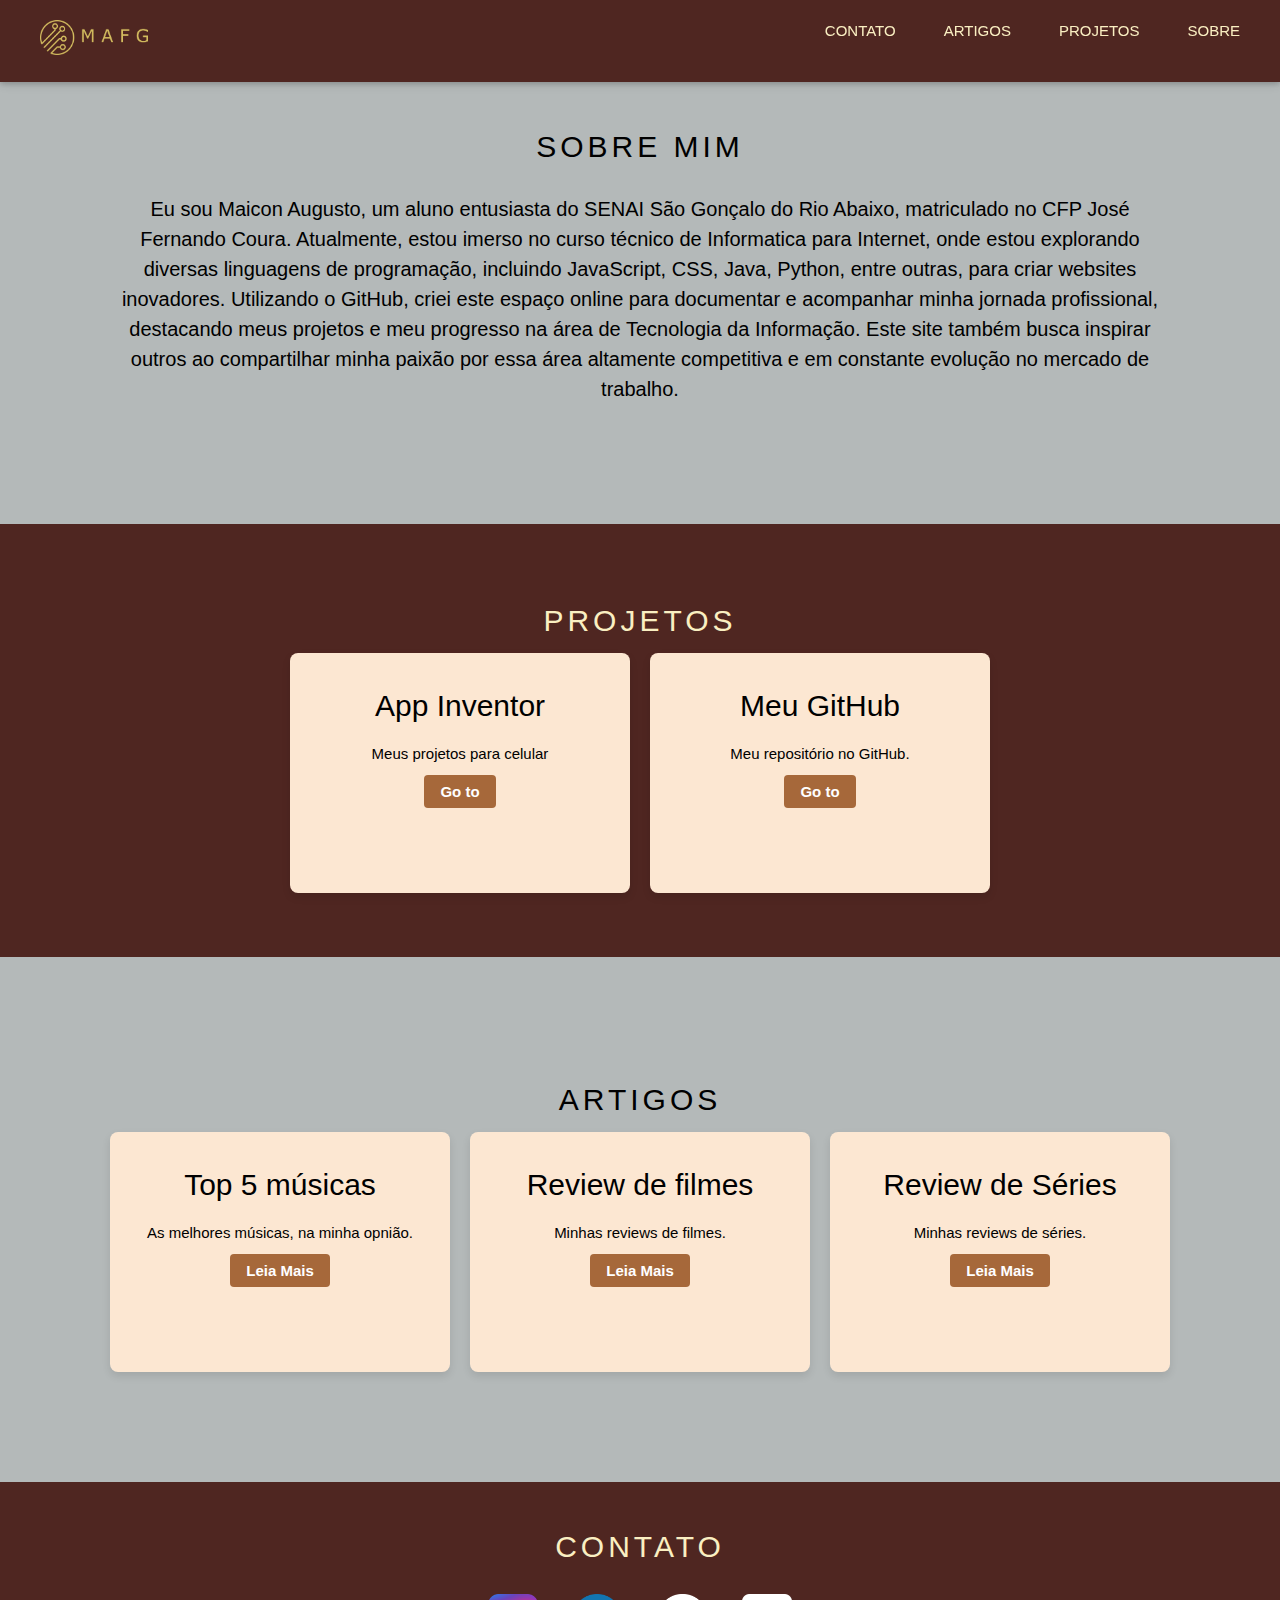
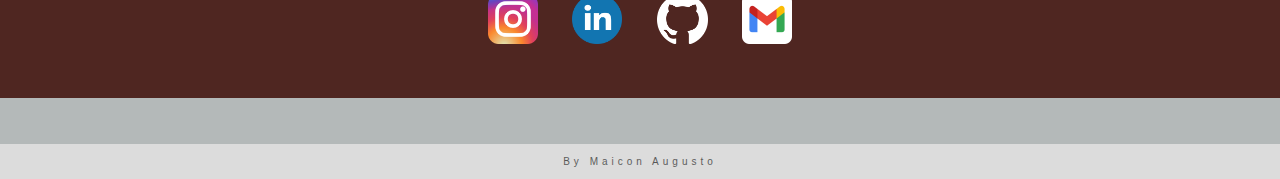
==== index.html @ 48f3feb9 "Rename Index.html to index.html" ====
<!DOCTYPE html>
<html>

<head>
    <meta charset="UTF-8">
    <meta name="viewport" content="width=device-width, initial-scale=1.0">
    <title> Maicon Augusto </title>
    <link rel="stylesheet" href="./src/css/style.css">
</head>

<body>
    <!-- HEADER -->
    <header class="card">
        <nav class="nav-items">
            <a class="button to-left padding-large" href="#inicio"><strong ><img class="logoimg" src="./src/imagens/Logo.png" alt="Logo"></strong></a>
            <a class="button to-right padding-large" href="#sobre">SOBRE</a>
            <a class="button to-right padding-large" href="#projetos">PROJETOS</a>
            <a class="button to-right padding-large" href="#artigos">ARTIGOS</a>
            <a class="button to-right padding-large" href="#contato">CONTATO</a>
        </nav>
    </header>
    <div id="inicio" class="content">
        <section id="sobre" class="container content center padding-64">
            <h2 class="wide">SOBRE MIM</h2>
            <p class="opacity"><i></i></p>
            <p class="justify center">
                Eu sou Maicon Augusto, um aluno entusiasta do SENAI São Gonçalo do Rio Abaixo, matriculado no CFP José Fernando Coura. Atualmente, estou imerso no curso
                técnico de Informatica para Internet, onde estou explorando diversas linguagens de programação, incluindo JavaScript, CSS, Java, Python, entre outras, para criar websites inovadores.
                Utilizando o GitHub, criei este espaço online para documentar e acompanhar minha jornada profissional, destacando meus projetos e meu progresso na área de Tecnologia da Informação. Este site também 
                busca inspirar outros ao compartilhar minha paixão por essa área altamente competitiva e em constante evolução no mercado de trabalho.
            </p>
        </section>
        <section id="projetos" class="container content center padding-64 black-ground">
            <h2 class="wide">PROJETOS</h2>
            <div class="card-container">
                <div class="cardBox">
                    <h2>App Inventor</h2>
                    <p>Meus projetos para celular</p>
                    <a class="btn-card" type="button" href="https://github.com/MaiconGois/Meus_Projeto_App_Inventor">Go to</a>
                </div>
                <div class="cardBox">
                    <h2>Meu GitHub</h2>
                    <p>Meu repositório no GitHub.</p>
                    <a class="btn-card" type="button" href="https://github.com/MaiconGois?tab=repositories">Go to</a>
                </div>
            </div>
        </section>
        <section id="artigos" class="container content center padding-64">
               <h2 class="wide">ARTIGOS</h2> 
            
            <div class="card-container">
                <div class="cardBox">
                    <h2>Top 5 músicas</h2>
                    <p>As melhores músicas, na minha opnião.</p>
                    <a class="btn-card" type="button" href="https://www.youtube.com/playlist?list=PLES1_uc0aJhdN3camAMeXpQGdDrwodVly">Leia Mais</a>
                </div>
                <div class="cardBox">
                    <h2>Review de filmes</h2>
                    <p>Minhas reviews de filmes.</p>
                    <a class="btn-card" type="button" href="./src/pages/artigo-reviews-filmes.html">Leia Mais</a>
                </div>
                <div class="cardBox">
                    <h2>Review de Séries</h2>
                    <p>Minhas reviews de séries.</p>
                    <a class="btn-card" type="button" href="./src/pages/artigo-reviews-séries.html">Leia Mais</a>
                </div>
            </div>
        </section>
        <section id="contato" class="container content center padding-32 black-ground">
            <h2 class="wide">CONTATO</h2>
            <div class="icones">
                <a href="https://www.instagram.com/" target="_blank"> <img src="./src/imagens/instagram.png" alt="instagram"></a>
                <a href="https://www.linkedin.com/in/maiconaugusto/" target="_blank"> <img src="./src/imagens/linkedin.png" alt="linkedin"></a>
                <a href="https://github.com/MaiconGois" target="_blank"> <img src="./src/imagens/github.png" alt="github"></a>
                <a href="mailto: 0000705166@senaimgaluno.com.br" target="_blank"> <img src="./src/imagens/gmail.png" alt="gmail"></a>

            </div>
        </section>
    </div>
    <footer class="container content center">
        <p class="center opacity wide">By Maicon Augusto</p>
    </footer>
</body>

</html>
---- src/css/style.css ----
/* reset */
body {
    padding: 0;
    margin: 0;
}

body {
    font-size: 15px;
    line-height: 1.5;
    font-family: "Lato", sans-serif;
    background-color: rgb(180, 185, 185);
    justify-content: center;
    align-items: center;

}
.logoimg{
    width: 108px;
    height: 35px;
}
header {
    top: 0;
    background-color:#4f2621;
    color: #faefc2;
    /* height: 50px; */
    width: 100%;
    position: fixed;
    z-index: 1;
    display: block;
}

nav {
    overflow: hidden;
    width: 100%;
    box-sizing: inherit;
}

nav a {
    color: inherit;
    text-decoration: none;
    font-size: 15px;
}

nav a:hover {
    color: rgba(255, 255, 255, 0.812);
}

.button {
    text-align: center;
    white-space: normal;
}

.nav-items {
    padding: 8px 16px;
    width: auto;
    border: none;
    /* outline: 0; */
}

.card {
    box-shadow: 0 2px 5px 0 rgba(0, 0, 0, 0.16),
        0 2px 10px 0 rgba(0, 0, 0, 0.12);
}

.to-right {
    float: right !important;
}

.to-left {
    float: left !important;
}


.padding-large {
    padding: 12px 24px !important;
}

.content {
    margin-left: auto;
    margin-right: auto;
    max-width: 100%;
    margin-top: 46px
}

.container {
    padding: 0.01em 16px;
    justify-content: center;
    align-items: center;
}

.padding-64 {
    padding-top: 64px !important;
    padding-bottom: 64px !important
}

.wide {
    letter-spacing: 4px;
}

h1,
h2,
h3,
h4,
h5,
h6 {
    font-family: "Segoe UI", Arial, sans-serif;
    font-weight: 400;
    margin: 10px 0;
}

h2 {
    font-size: 30px;
}

.opacity{
    opacity: 0.60;
}

.justify{
    text-align: justify;
    font-size: 20px;
}


.center {
    text-align: center;
}

.padding-32 {
    padding-top: 32px !important;
    padding-bottom: 32px !important;
  }

section{
    max-width:800px;
    box-sizing: inherit;
  }

 section p.justify{
    width: auto;
    margin: auto;
    padding: 10px 100px 10px 100px;
 } 

  #inicio{
    margin-top: 50px;
  }

  .black-ground{
    background-color: #4f2621;
    color: #faefc2;
  }

  footer{
    margin-top: 0;
    background-color: gainsboro;
    font-size: 10px;
  }

  .cardBox {
    background-color: #fce7d2;
    box-shadow: 0px 4px 8px rgba(0, 0, 0, 0.1);
    border-radius: 8px;
    padding: 20px;
    width: 300px;
    height: 200px;
    max-width:300px;
    max-height: 200px;
    text-align: center;
    flex-shrink: 1;
  }


  .btn-card {
    background-color: #a6683a;
    color: #fff;
    padding: 8px 16px;
    border: none;
    border-radius: 4px;
    cursor: pointer;
    font-weight: bold;
    text-decoration: none;
  }

  .black-ground .cardBox{
    background-color: #fce7d2;
    color: black;
  }

  .btn-card:hover {
    background-color: inherit;
    color: inherit;
  }

  .card-container {
    display: flex;
    gap: 20px;
    justify-content: center;
    align-items: center;
  }

  #logo{
    font-size: 1.7em;
  }
  .icones img{
    height: 50px;
    padding: 15px;
  }
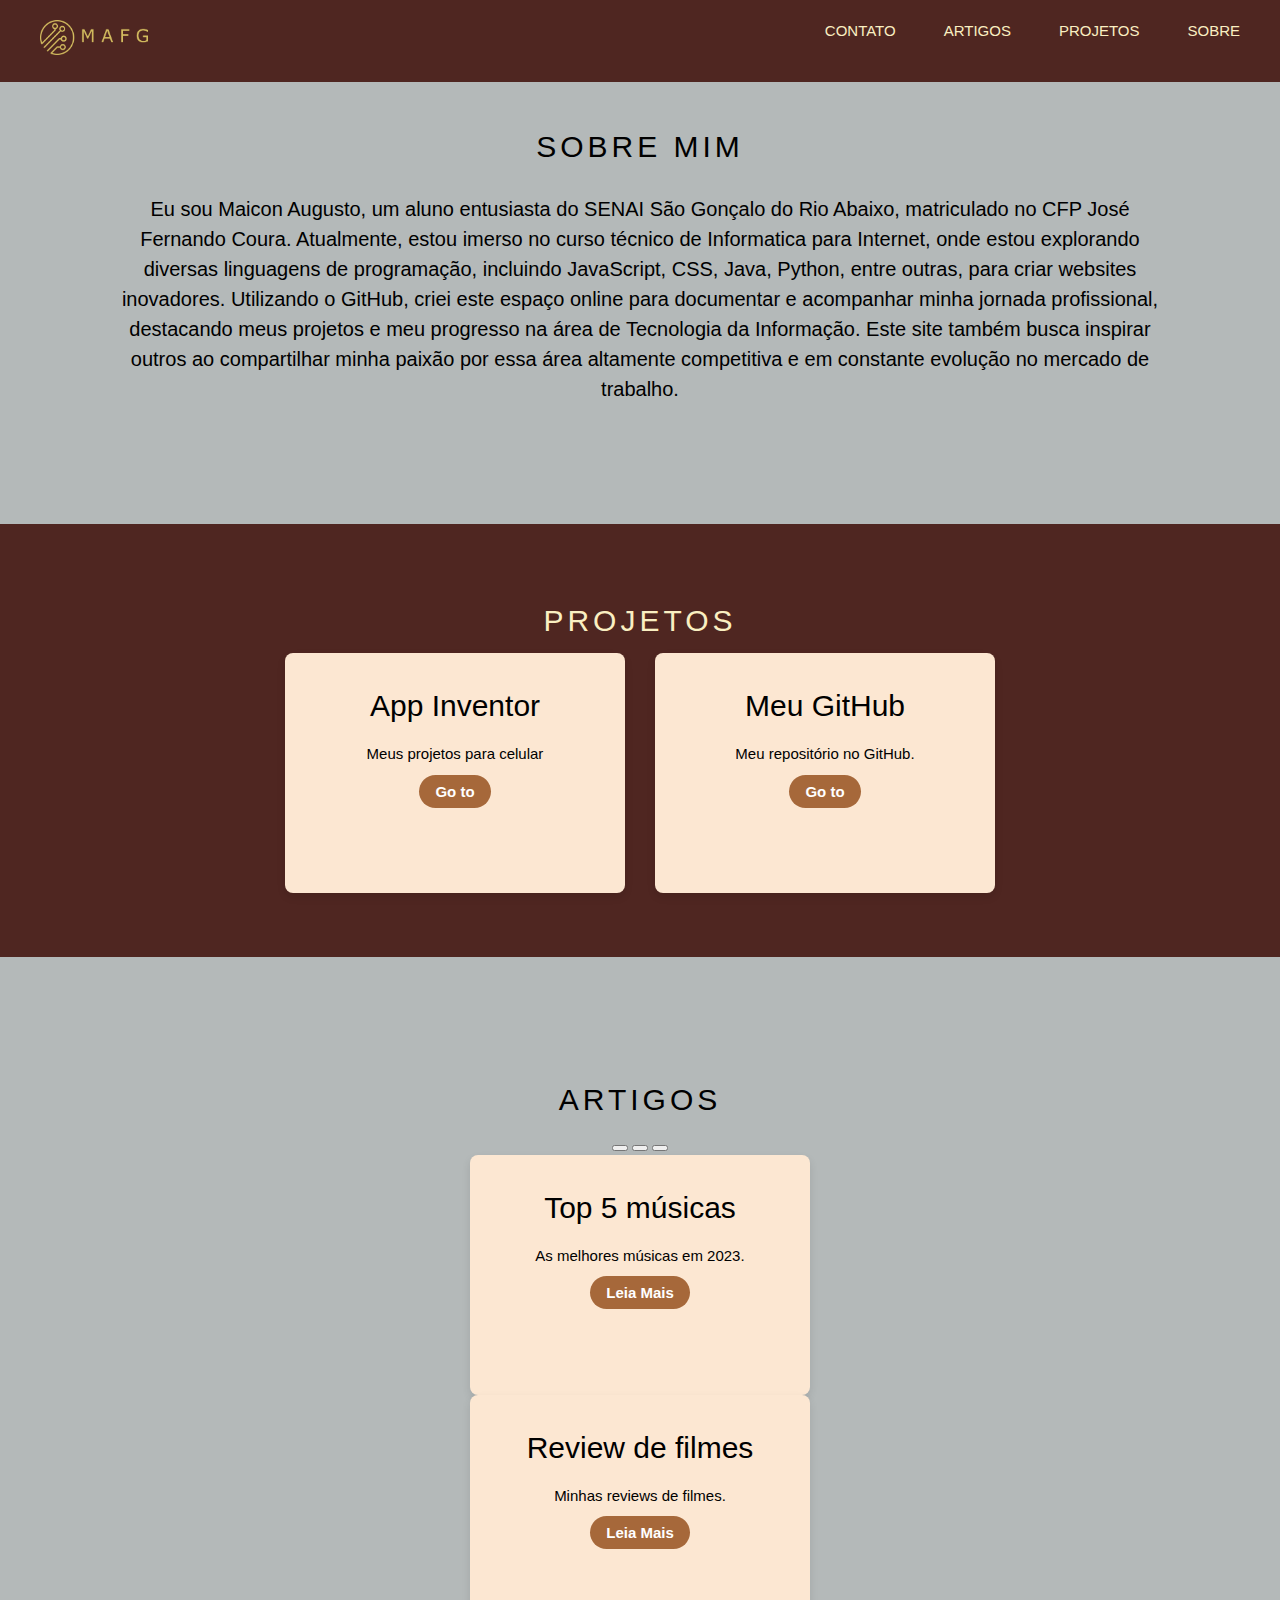
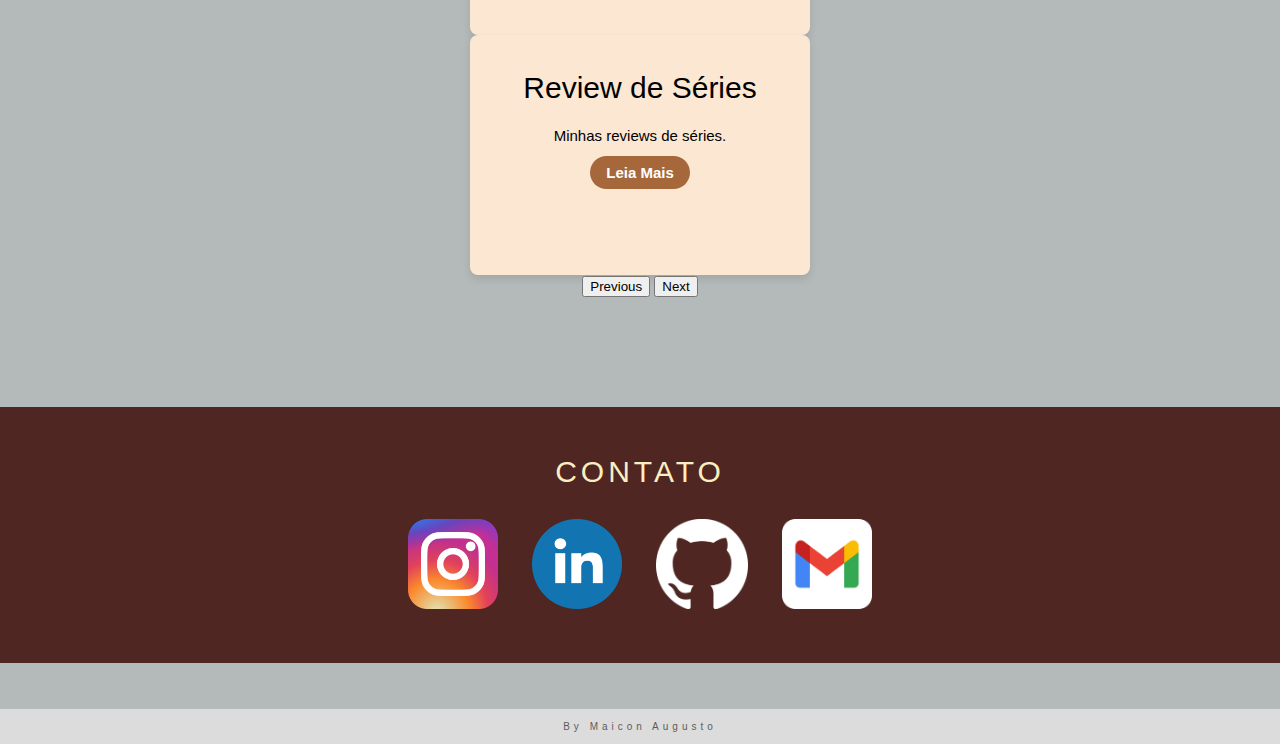
==== commit 2f88af73: "Aplicação do bootstrap" ====
--- a/index.html
+++ b/index.html
@@ -5,12 +5,13 @@
     <meta charset="UTF-8">
     <meta name="viewport" content="width=device-width, initial-scale=1.0">
     <title> Maicon Augusto </title>
+    <link href="https://cdn.jsdelivr.net/npm/bootstrap@5.3.2/dist/css/bootstrap.min.css" rel="stylesheet" integrity="sha384-T3c6CoIi6uLrA9TneNEoa7RxnatzjcDSCmG1MXxSR1GAsXEV/Dwwykc2MPK8M2HN" crossorigin="anonymous">
     <link rel="stylesheet" href="./src/css/style.css">
 </head>
 
 <body>
     <!-- HEADER -->
-    <header class="card">
+    <header class="card, header">
         <nav class="nav-items">
             <a class="button to-left padding-large" href="#inicio"><strong ><img class="logoimg" src="./src/imagens/Logo.png" alt="Logo"></strong></a>
             <a class="button to-right padding-large" href="#sobre">SOBRE</a>
@@ -49,21 +50,45 @@
                <h2 class="wide">ARTIGOS</h2> 
             
             <div class="card-container">
-                <div class="cardBox">
-                    <h2>Top 5 músicas</h2>
-                    <p>As melhores músicas, na minha opnião.</p>
-                    <a class="btn-card" type="button" href="https://www.youtube.com/playlist?list=PLES1_uc0aJhdN3camAMeXpQGdDrwodVly">Leia Mais</a>
-                </div>
-                <div class="cardBox">
-                    <h2>Review de filmes</h2>
-                    <p>Minhas reviews de filmes.</p>
-                    <a class="btn-card" type="button" href="./src/pages/artigo-reviews-filmes.html">Leia Mais</a>
-                </div>
-                <div class="cardBox">
-                    <h2>Review de Séries</h2>
-                    <p>Minhas reviews de séries.</p>
-                    <a class="btn-card" type="button" href="./src/pages/artigo-reviews-séries.html">Leia Mais</a>
-                </div>
+                             
+                <div id="carouselExampleIndicators" class="carousel slide">
+                    <div class="carousel-indicators">
+                      <button type="button" data-bs-target="#carouselExampleIndicators" data-bs-slide-to="0" class="active" aria-current="true" aria-label="Slide 1"></button>
+                      <button type="button" data-bs-target="#carouselExampleIndicators" data-bs-slide-to="1" aria-label="Slide 2"></button>
+                      <button type="button" data-bs-target="#carouselExampleIndicators" data-bs-slide-to="2" aria-label="Slide 3"></button>
+                    </div>
+                    <div class="carousel-inner">
+                      <div class="carousel-item active">
+                        <div class="cardBox">
+                            <h2>Top 5 músicas</h2>
+                            <p>As melhores músicas em 2023.</p>
+                            <a class="btn-card" type="button" href="https://www.youtube.com/playlist?list=PLES1_uc0aJhdN3camAMeXpQGdDrwodVly">Leia Mais</a>
+                        </div>
+                      </div>
+                      <div class="carousel-item">
+                        <div class="cardBox">
+                            <h2>Review de filmes</h2>
+                            <p>Minhas reviews de filmes.</p>
+                            <a class="btn-card" type="button" href="./src/pages/artigo-reviews-filmes.html">Leia Mais</a>
+                        </div>
+                      </div>
+                      <div class="carousel-item">
+                        <div class="cardBox">
+                            <h2>Review de Séries</h2>
+                            <p>Minhas reviews de séries.</p>
+                            <a class="btn-card" type="button" href="./src/pages/artigo-reviews-séries.html">Leia Mais</a>
+                        </div>
+                      </div>
+                    </div>
+                    <button class="carousel-control-prev" type="button" data-bs-target="#carouselExampleIndicators" data-bs-slide="prev">
+                      <span class="carousel-control-prev-icon" aria-hidden="true"></span>
+                      <span class="visually-hidden">Previous</span>
+                    </button>
+                    <button class="carousel-control-next" type="button" data-bs-target="#carouselExampleIndicators" data-bs-slide="next">
+                      <span class="carousel-control-next-icon" aria-hidden="true"></span>
+                      <span class="visually-hidden">Next</span>
+                    </button>
+                  </div>
             </div>
         </section>
         <section id="contato" class="container content center padding-32 black-ground">
@@ -80,6 +105,7 @@
     <footer class="container content center">
         <p class="center opacity wide">By Maicon Augusto</p>
     </footer>
+    <script src="https://cdn.jsdelivr.net/npm/bootstrap@5.3.2/dist/js/bootstrap.bundle.min.js" integrity="sha384-C6RzsynM9kWDrMNeT87bh95OGNyZPhcTNXj1NW7RuBCsyN/o0jlpcV8Qyq46cDfL" crossorigin="anonymous"></script>
 </body>
 
 </html>
--- a/src/css/style.css
+++ b/src/css/style.css
@@ -17,7 +17,7 @@
     width: 108px;
     height: 35px;
 }
-header {
+.header {
     top: 0;
     background-color:#4f2621;
     color: #faefc2;
@@ -131,7 +131,7 @@
   }
 
 section{
-    max-width:800px;
+    max-width:100%;
     box-sizing: inherit;
   }
 
@@ -154,6 +154,7 @@
     margin-top: 0;
     background-color: gainsboro;
     font-size: 10px;
+    
   }
 
   .cardBox {
@@ -167,6 +168,7 @@
     max-height: 200px;
     text-align: center;
     flex-shrink: 1;
+    
   }
 
 
@@ -175,7 +177,7 @@
     color: #fff;
     padding: 8px 16px;
     border: none;
-    border-radius: 4px;
+    border-radius: 30px;
     cursor: pointer;
     font-weight: bold;
     text-decoration: none;
@@ -193,16 +195,17 @@
 
   .card-container {
     display: flex;
-    gap: 20px;
+    gap: 30px;
     justify-content: center;
     align-items: center;
+    
   }
 
   #logo{
     font-size: 1.7em;
   }
   .icones img{
-    height: 50px;
+    height: 90px;
     padding: 15px;
   }
 
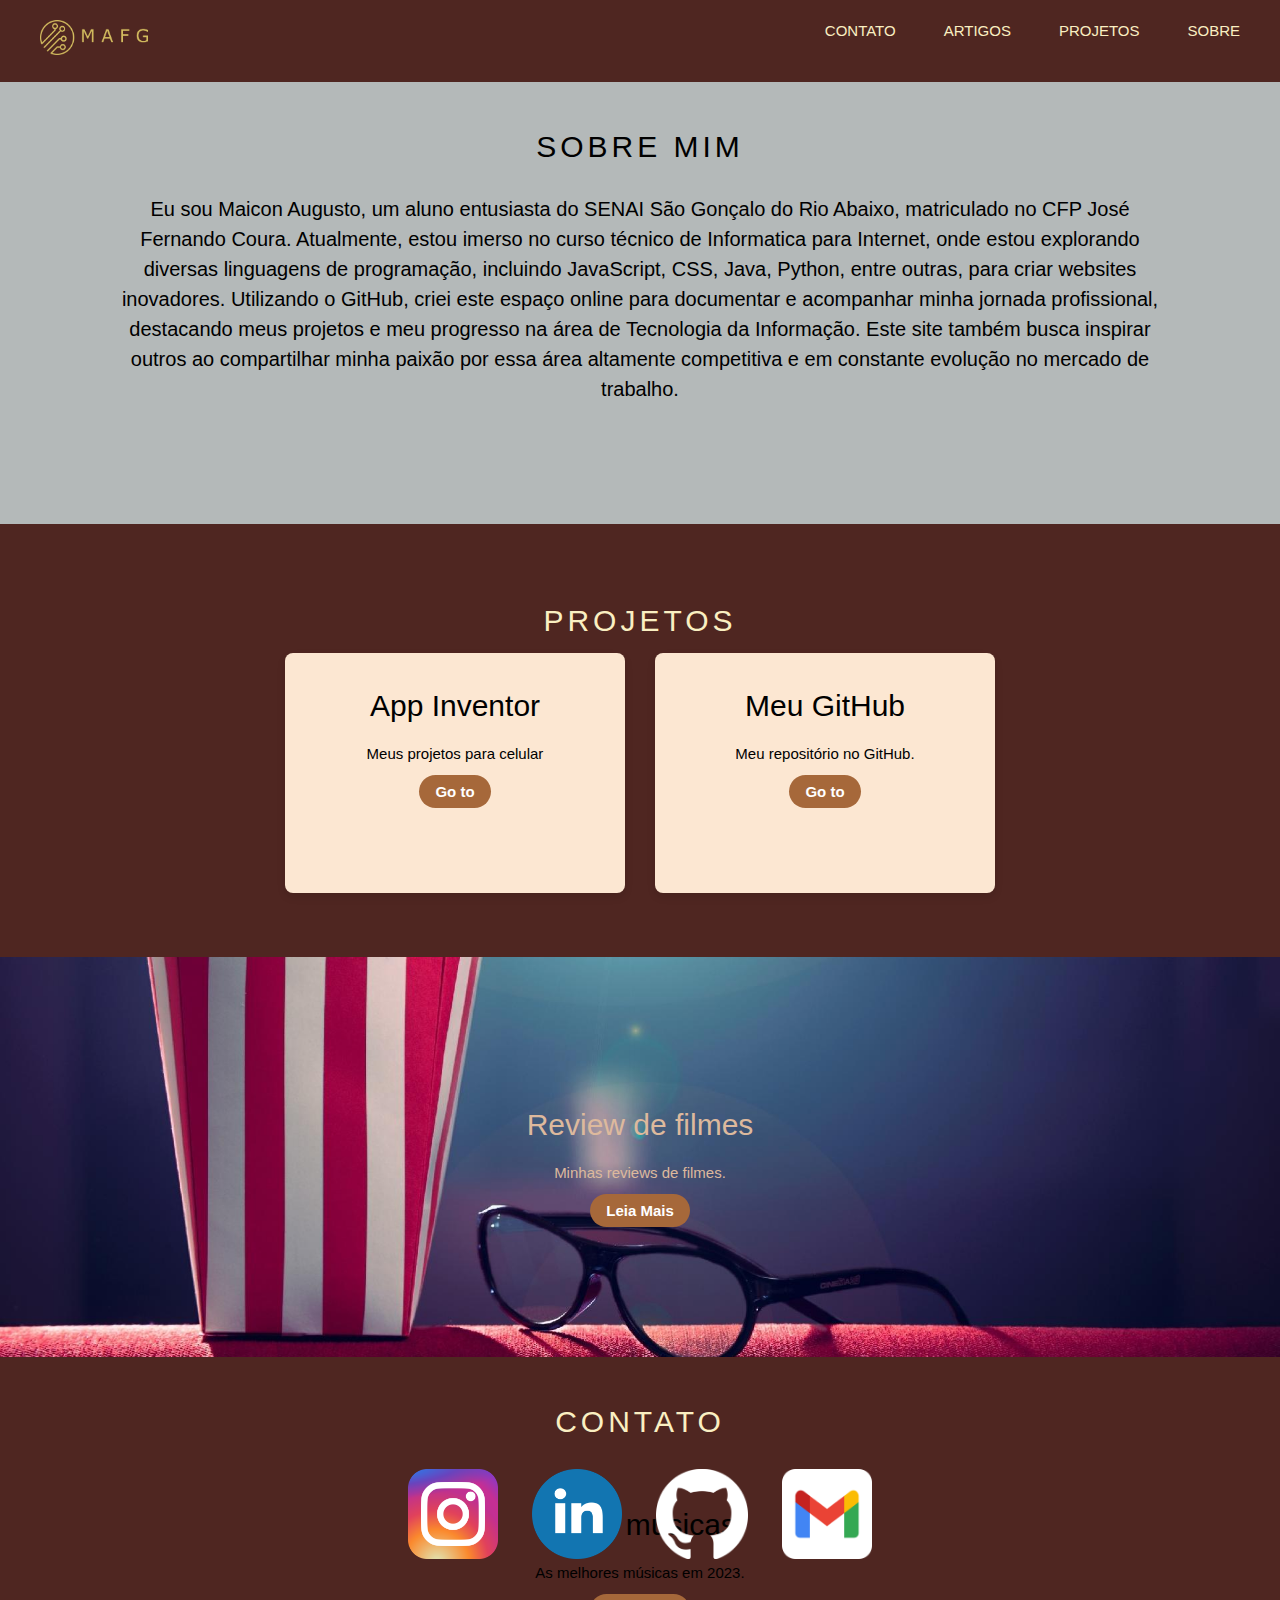
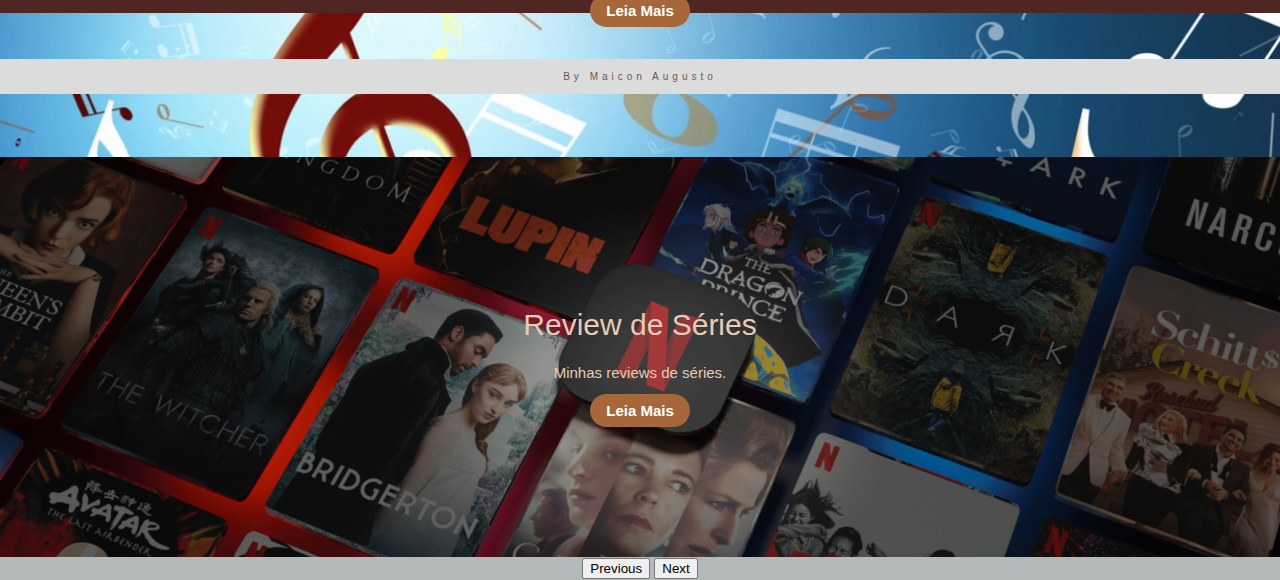
==== commit 7e2ab1ad: "novas atualizações" ====
--- a/index.html
+++ b/index.html
@@ -5,15 +5,16 @@
     <meta charset="UTF-8">
     <meta name="viewport" content="width=device-width, initial-scale=1.0">
     <title> Maicon Augusto </title>
-    <link href="https://cdn.jsdelivr.net/npm/bootstrap@5.3.2/dist/css/bootstrap.min.css" rel="stylesheet" integrity="sha384-T3c6CoIi6uLrA9TneNEoa7RxnatzjcDSCmG1MXxSR1GAsXEV/Dwwykc2MPK8M2HN" crossorigin="anonymous">
+    <link href="https://cdn.jsdelivr.net/npm/bootstrap@5.3.2/dist/css/bootstrap.min.css" rel="stylesheet"
+        integrity="sha384-T3c6CoIi6uLrA9TneNEoa7RxnatzjcDSCmG1MXxSR1GAsXEV/Dwwykc2MPK8M2HN" crossorigin="anonymous">
     <link rel="stylesheet" href="./src/css/style.css">
 </head>
 
 <body>
-    <!-- HEADER -->
     <header class="card, header">
         <nav class="nav-items">
-            <a class="button to-left padding-large" href="#inicio"><strong ><img class="logoimg" src="./src/imagens/Logo.png" alt="Logo"></strong></a>
+            <a class="button to-left padding-large" href="#inicio"><strong><img class="logoimg"
+                        src="./src/imagens/Logo.png" alt="Logo"></strong></a>
             <a class="button to-right padding-large" href="#sobre">SOBRE</a>
             <a class="button to-right padding-large" href="#projetos">PROJETOS</a>
             <a class="button to-right padding-large" href="#artigos">ARTIGOS</a>
@@ -25,10 +26,14 @@
             <h2 class="wide">SOBRE MIM</h2>
             <p class="opacity"><i></i></p>
             <p class="justify center">
-                Eu sou Maicon Augusto, um aluno entusiasta do SENAI São Gonçalo do Rio Abaixo, matriculado no CFP José Fernando Coura. Atualmente, estou imerso no curso
-                técnico de Informatica para Internet, onde estou explorando diversas linguagens de programação, incluindo JavaScript, CSS, Java, Python, entre outras, para criar websites inovadores.
-                Utilizando o GitHub, criei este espaço online para documentar e acompanhar minha jornada profissional, destacando meus projetos e meu progresso na área de Tecnologia da Informação. Este site também 
-                busca inspirar outros ao compartilhar minha paixão por essa área altamente competitiva e em constante evolução no mercado de trabalho.
+                Eu sou Maicon Augusto, um aluno entusiasta do SENAI São Gonçalo do Rio Abaixo, matriculado no CFP José
+                Fernando Coura. Atualmente, estou imerso no curso
+                técnico de Informatica para Internet, onde estou explorando diversas linguagens de programação,
+                incluindo JavaScript, CSS, Java, Python, entre outras, para criar websites inovadores.
+                Utilizando o GitHub, criei este espaço online para documentar e acompanhar minha jornada profissional,
+                destacando meus projetos e meu progresso na área de Tecnologia da Informação. Este site também
+                busca inspirar outros ao compartilhar minha paixão por essa área altamente competitiva e em constante
+                evolução no mercado de trabalho.
             </p>
         </section>
         <section id="projetos" class="container content center padding-64 black-ground">
@@ -37,7 +42,8 @@
                 <div class="cardBox">
                     <h2>App Inventor</h2>
                     <p>Meus projetos para celular</p>
-                    <a class="btn-card" type="button" href="https://github.com/MaiconGois/Meus_Projeto_App_Inventor">Go to</a>
+                    <a class="btn-card" type="button" href="https://github.com/MaiconGois/Meus_Projeto_App_Inventor">Go
+                        to</a>
                 </div>
                 <div class="cardBox">
                     <h2>Meu GitHub</h2>
@@ -46,58 +52,73 @@
                 </div>
             </div>
         </section>
-        <section id="artigos" class="container content center padding-64">
-               <h2 class="wide">ARTIGOS</h2> 
-            
-            <div class="card-container">
-                             
-                <div id="carouselExampleIndicators" class="carousel slide">
-                    <div class="carousel-indicators">
-                      <button type="button" data-bs-target="#carouselExampleIndicators" data-bs-slide-to="0" class="active" aria-current="true" aria-label="Slide 1"></button>
-                      <button type="button" data-bs-target="#carouselExampleIndicators" data-bs-slide-to="1" aria-label="Slide 2"></button>
-                      <button type="button" data-bs-target="#carouselExampleIndicators" data-bs-slide-to="2" aria-label="Slide 3"></button>
+        <section id="artigos" class="content center">
+
+            <div id="carouselExampleControls" class="carousel slide" data-bs-ride="carousel">
+                <div class="carousel-inner">
+                  <div class="carousel-item active">
+                    <div id="imagemArtigo1">
+                        <div id="artigosConteudo">
+                            <div class="cortext1">
+                            <h2>Review de filmes</h2>
+                            <p>Minhas reviews de filmes.</p>
+                            <a class="btn-card" type="button" href="/articles.html">Leia Mais</a>
+                            </div>
+                        </div>
+
                     </div>
-                    <div class="carousel-inner">
-                      <div class="carousel-item active">
-                        <div class="cardBox">
+                  </div>
+                  <div class="carousel-item">
+                    <div id="imagemArtigo2">
+                        <div id="artigosConteudo">
+                            <div class="cortext2">
                             <h2>Top 5 músicas</h2>
                             <p>As melhores músicas em 2023.</p>
-                            <a class="btn-card" type="button" href="https://www.youtube.com/playlist?list=PLES1_uc0aJhdN3camAMeXpQGdDrwodVly">Leia Mais</a>
+                            <a class="btn-card" type="button" href="/articles.html">Leia Mais</a>
                         </div>
-                      </div>
-                      <div class="carousel-item">
-                        <div class="cardBox">
-                            <h2>Review de filmes</h2>
-                            <p>Minhas reviews de filmes.</p>
-                            <a class="btn-card" type="button" href="./src/pages/artigo-reviews-filmes.html">Leia Mais</a>
-                        </div>
-                      </div>
-                      <div class="carousel-item">
-                        <div class="cardBox">
+                    </div>
+
+                    </div>
+                  </div>
+                  <div class="carousel-item">
+                    <div id="imagemArtigo3">
+                        <div id="artigosConteudo">
+                            <div class="cortext3">
                             <h2>Review de Séries</h2>
                             <p>Minhas reviews de séries.</p>
-                            <a class="btn-card" type="button" href="./src/pages/artigo-reviews-séries.html">Leia Mais</a>
+                            <a class="btn-card" type="button" href="/articles.html">Leia Mais</a>
                         </div>
-                      </div>
+                        </div>
                     </div>
-                    <button class="carousel-control-prev" type="button" data-bs-target="#carouselExampleIndicators" data-bs-slide="prev">
-                      <span class="carousel-control-prev-icon" aria-hidden="true"></span>
-                      <span class="visually-hidden">Previous</span>
-                    </button>
-                    <button class="carousel-control-next" type="button" data-bs-target="#carouselExampleIndicators" data-bs-slide="next">
-                      <span class="carousel-control-next-icon" aria-hidden="true"></span>
-                      <span class="visually-hidden">Next</span>
-                    </button>
                   </div>
-            </div>
+                </div>
+                <button class="carousel-control-prev" type="button" data-bs-target="#carouselExampleControls" data-bs-slide="prev">
+                  <span class="carousel-control-prev-icon" aria-hidden="true"></span>
+                  <span class="visually-hidden">Previous</span>
+                </button>
+                <button class="carousel-control-next" type="button" data-bs-target="#carouselExampleControls" data-bs-slide="next">
+                  <span class="carousel-control-next-icon" aria-hidden="true"></span>
+                  <span class="visually-hidden">Next</span>
+                </button>
+              </div>
+           
+
+           
+
+
+
         </section>
         <section id="contato" class="container content center padding-32 black-ground">
             <h2 class="wide">CONTATO</h2>
             <div class="icones">
-                <a href="https://www.instagram.com/" target="_blank"> <img src="./src/imagens/instagram.png" alt="instagram"></a>
-                <a href="https://www.linkedin.com/in/maiconaugusto/" target="_blank"> <img src="./src/imagens/linkedin.png" alt="linkedin"></a>
-                <a href="https://github.com/MaiconGois" target="_blank"> <img src="./src/imagens/github.png" alt="github"></a>
-                <a href="mailto: 0000705166@senaimgaluno.com.br" target="_blank"> <img src="./src/imagens/gmail.png" alt="gmail"></a>
+                <a href="https://www.instagram.com/" target="_blank"> <img src="./src/imagens/instagram.png"
+                        alt="instagram"></a>
+                <a href="https://www.linkedin.com/in/maiconaugusto/" target="_blank"> <img
+                        src="./src/imagens/linkedin.png" alt="linkedin"></a>
+                <a href="https://github.com/MaiconGois" target="_blank"> <img src="./src/imagens/github.png"
+                        alt="github"></a>
+                <a href="mailto: 0000705166@senaimgaluno.com.br" target="_blank"> <img src="./src/imagens/gmail.png"
+                        alt="gmail"></a>
 
             </div>
         </section>
@@ -105,7 +126,9 @@
     <footer class="container content center">
         <p class="center opacity wide">By Maicon Augusto</p>
     </footer>
-    <script src="https://cdn.jsdelivr.net/npm/bootstrap@5.3.2/dist/js/bootstrap.bundle.min.js" integrity="sha384-C6RzsynM9kWDrMNeT87bh95OGNyZPhcTNXj1NW7RuBCsyN/o0jlpcV8Qyq46cDfL" crossorigin="anonymous"></script>
+    <script src="https://cdn.jsdelivr.net/npm/bootstrap@5.3.2/dist/js/bootstrap.bundle.min.js"
+        integrity="sha384-C6RzsynM9kWDrMNeT87bh95OGNyZPhcTNXj1NW7RuBCsyN/o0jlpcV8Qyq46cDfL"
+        crossorigin="anonymous"></script>
 </body>
 
-</html>
+</html>--- a/src/css/style.css
+++ b/src/css/style.css
@@ -170,6 +170,11 @@
     flex-shrink: 1;
     
   }
+  
+  .cardBox1{
+   width: 100%;
+   height: 350px; 
+  }
 
 
   .btn-card {
@@ -204,9 +209,49 @@
   #logo{
     font-size: 1.7em;
   }
+  
   .icones img{
     height: 90px;
     padding: 15px;
   }
 
-  +  #imagemArtigo1, #imagemArtigo2, #imagemArtigo3 {
+    width: 100%;
+    height: 400px; 
+    background-image: url(../imagens/filme.jpg);
+    background-size: cover;
+    background-position: center;
+    display: flex;
+    align-items: center;
+    justify-content: center;
+  }
+#imagemArtigo2{
+  background-image: url(../imagens/musica.png);
+}
+#imagemArtigo3{
+  background-image: url(../imagens/series.png);
+ 
+}
+
+#carouselExampleCaptions{
+  height: 400px;
+  background-color: aqua;
+}
+
+#carousel-inner{
+  height: 400px;
+}
+#artigos{
+  margin-top: 0;
+  height: 400px;
+}
+
+#contato{
+  margin-top: 0;
+}
+.cortext1{
+  color: #ddb99d;
+}
+.cortext3{
+  color: #e6cbb6;
+}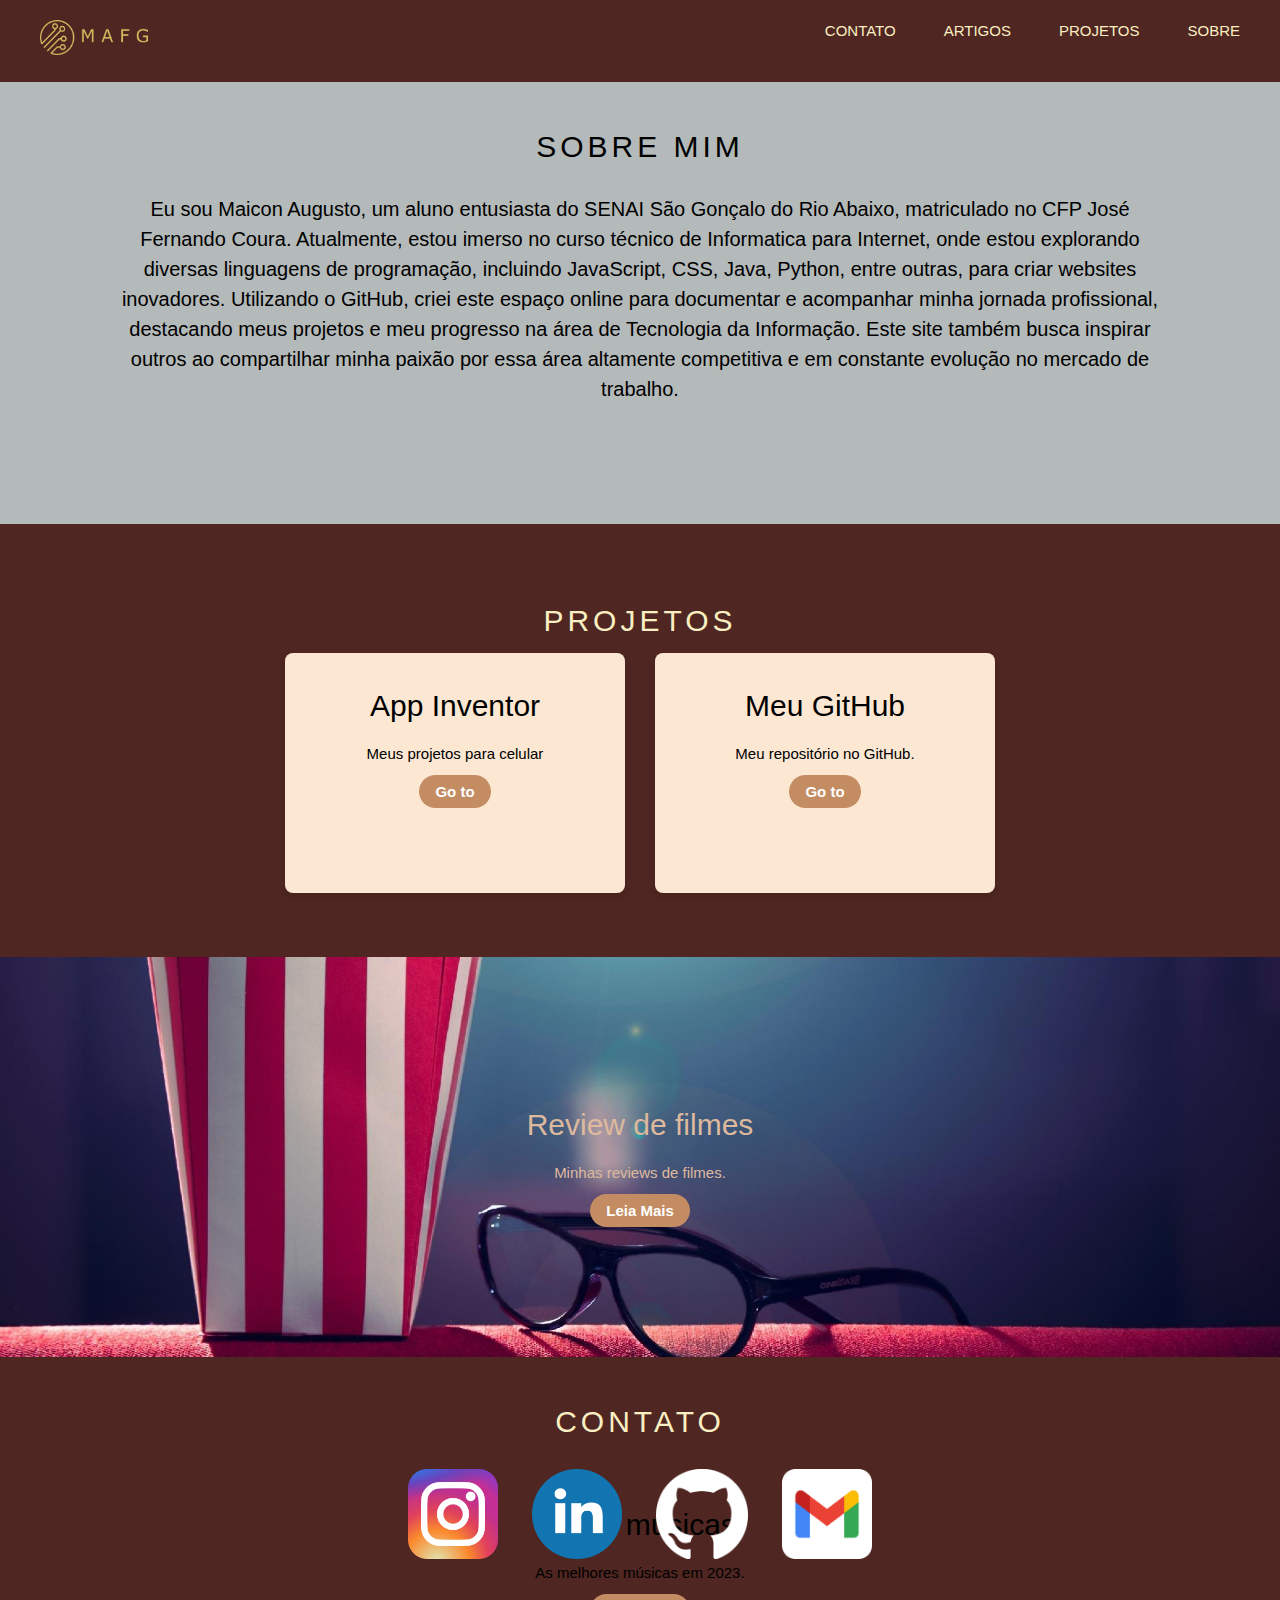
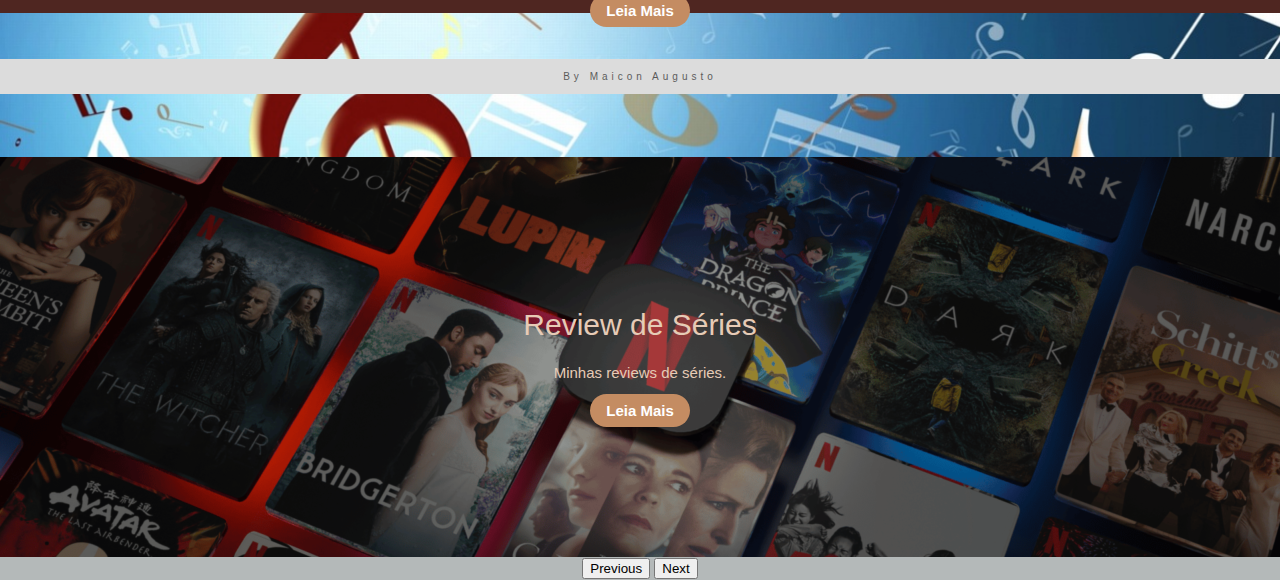
==== commit ac0007da: "alteração nas cores" ====
--- a/index.html
+++ b/index.html
@@ -42,13 +42,13 @@
                 <div class="cardBox">
                     <h2>App Inventor</h2>
                     <p>Meus projetos para celular</p>
-                    <a class="btn-card" type="button" href="https://github.com/MaiconGois/Meus_Projeto_App_Inventor">Go
+                    <a class="btn-card" type="button" href="https://github.com/MaiconGois/Meus_Projeto_App_Inventor" target="_blank">Go
                         to</a>
                 </div>
                 <div class="cardBox">
                     <h2>Meu GitHub</h2>
                     <p>Meu repositório no GitHub.</p>
-                    <a class="btn-card" type="button" href="https://github.com/MaiconGois?tab=repositories">Go to</a>
+                    <a class="btn-card" type="button" href="https://github.com/MaiconGois?tab=repositories" target="_blank">Go to</a>
                 </div>
             </div>
         </section>
--- a/src/css/style.css
+++ b/src/css/style.css
@@ -178,7 +178,7 @@
 
 
   .btn-card {
-    background-color: #a6683a;
+    background-color: #c48c62;
     color: #fff;
     padding: 8px 16px;
     border: none;
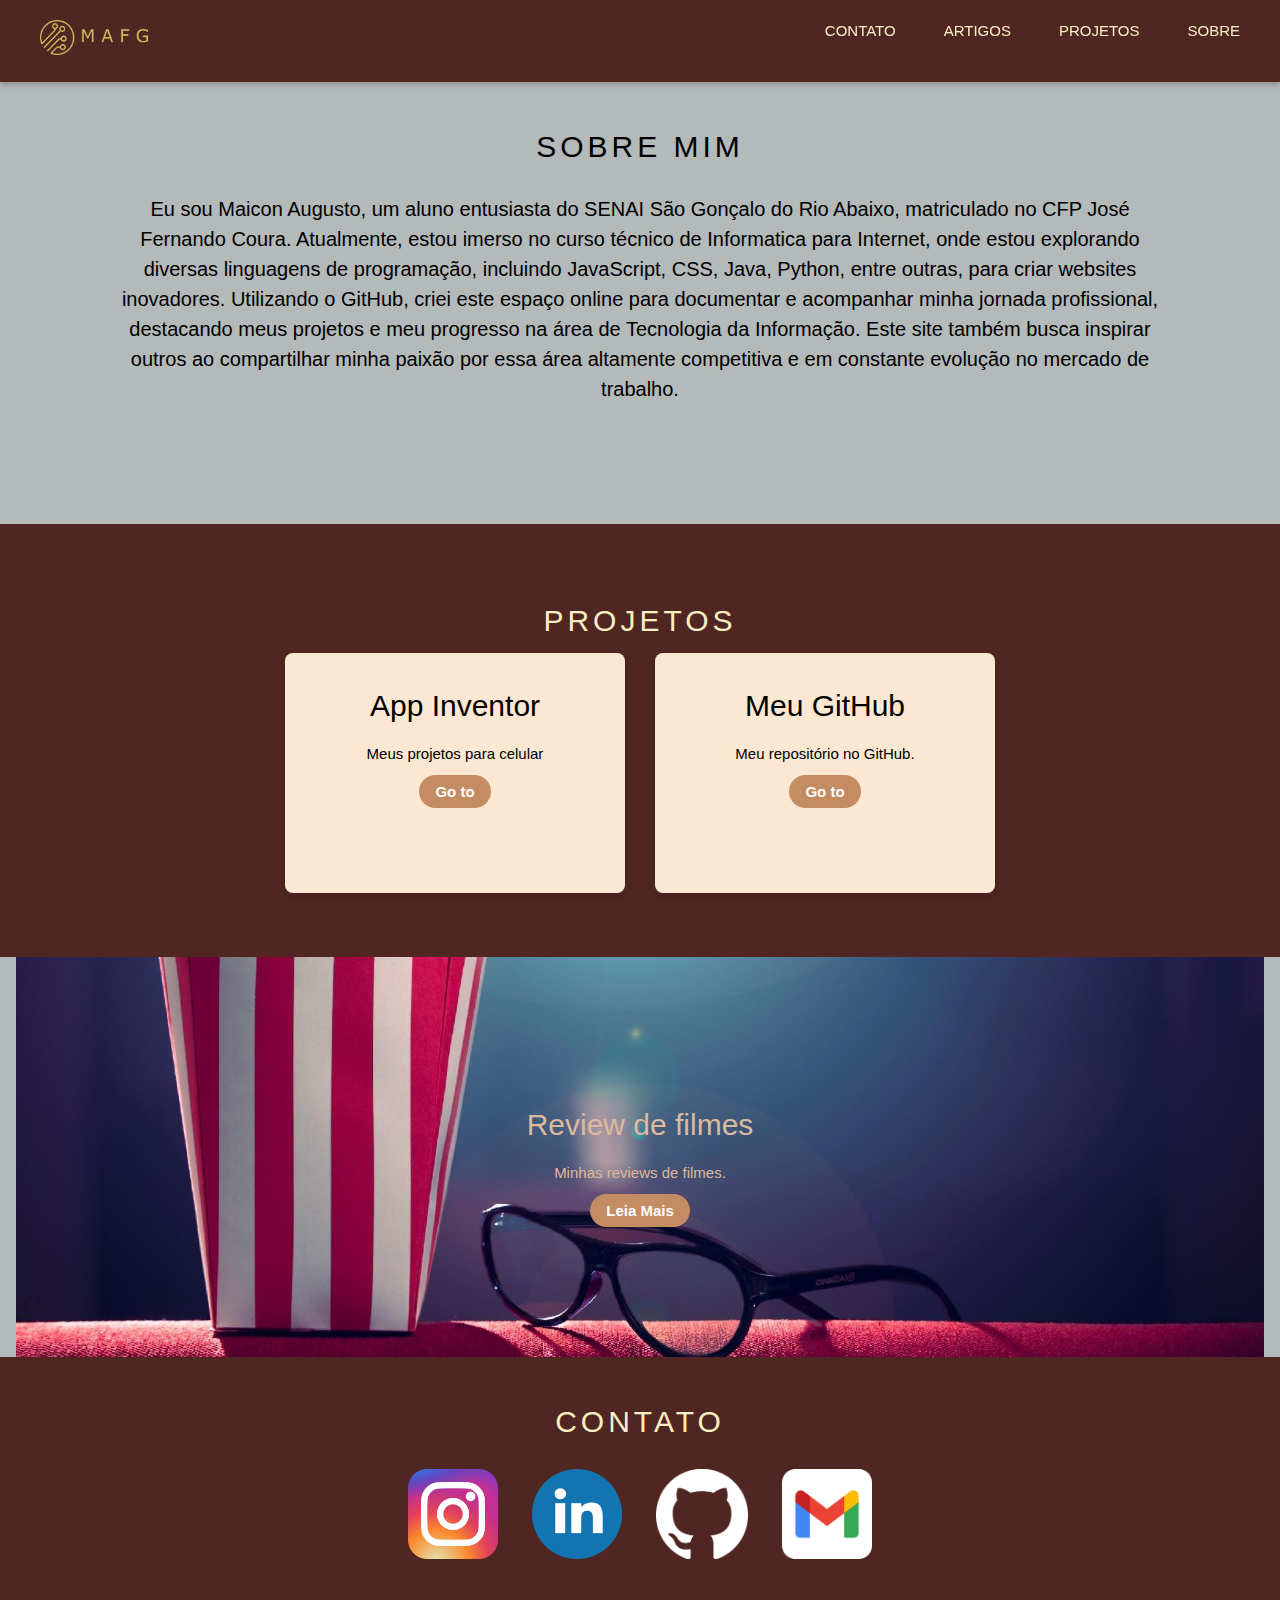
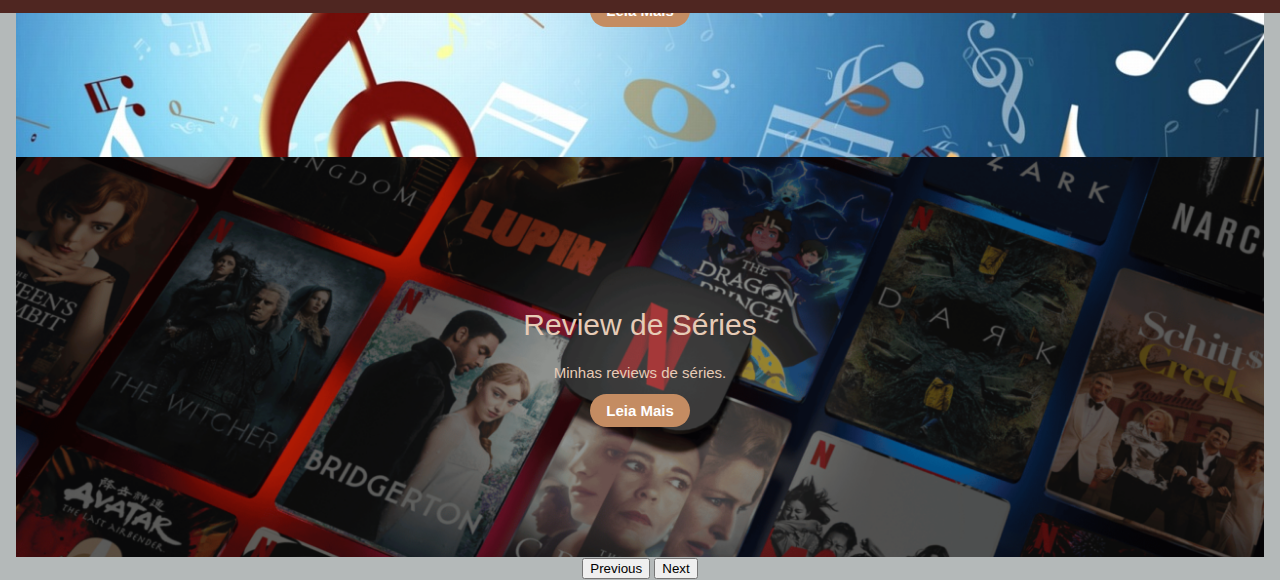
==== commit cad87bdd: "ainda falta terminar o footer e o header no site" ====
--- a/index.html
+++ b/index.html
@@ -1,5 +1,6 @@
 <!DOCTYPE html>
 <html>
+
 
 <head>
     <meta charset="UTF-8">
@@ -7,20 +8,16 @@
     <title> Maicon Augusto </title>
     <link href="https://cdn.jsdelivr.net/npm/bootstrap@5.3.2/dist/css/bootstrap.min.css" rel="stylesheet"
         integrity="sha384-T3c6CoIi6uLrA9TneNEoa7RxnatzjcDSCmG1MXxSR1GAsXEV/Dwwykc2MPK8M2HN" crossorigin="anonymous">
-    <link rel="stylesheet" href="./src/css/style.css">
+        <link rel="stylesheet" href="/src/css/style.css">
+    <link rel="stylesheet" href="/src/pages/Header/header.css">
+    <link rel="stylesheet" href="/src/pages/Fooder/fooder.css">
+    
+   
 </head>
 
+
 <body>
-    <header class="card, header">
-        <nav class="nav-items">
-            <a class="button to-left padding-large" href="#inicio"><strong><img class="logoimg"
-                        src="./src/imagens/Logo.png" alt="Logo"></strong></a>
-            <a class="button to-right padding-large" href="#sobre">SOBRE</a>
-            <a class="button to-right padding-large" href="#projetos">PROJETOS</a>
-            <a class="button to-right padding-large" href="#artigos">ARTIGOS</a>
-            <a class="button to-right padding-large" href="#contato">CONTATO</a>
-        </nav>
-    </header>
+    <div id="headerpagina"></div>
     <div id="inicio" class="content">
         <section id="sobre" class="container content center padding-64">
             <h2 class="wide">SOBRE MIM</h2>
@@ -52,83 +49,85 @@
                 </div>
             </div>
         </section>
-        <section id="artigos" class="content center">
+        <section id="artigos" class = "container content center">
+
 
             <div id="carouselExampleControls" class="carousel slide" data-bs-ride="carousel">
                 <div class="carousel-inner">
-                  <div class="carousel-item active">
-                    <div id="imagemArtigo1">
-                        <div id="artigosConteudo">
-                            <div class="cortext1">
-                            <h2>Review de filmes</h2>
-                            <p>Minhas reviews de filmes.</p>
-                            <a class="btn-card" type="button" href="/articles.html">Leia Mais</a>
+                    <div class="carousel-item active">
+                        <div id="imagemArtigo1">
+                            <div id="artigosConteudo">
+                                <div class="cortext1">
+                                    <h2>Review de filmes</h2>
+                                    <p>Minhas reviews de filmes.</p>
+                                    <a class="btn-card" type="button" href="/articles.html">Leia Mais</a>
+                                </div>
                             </div>
                         </div>
-
                     </div>
-                  </div>
-                  <div class="carousel-item">
-                    <div id="imagemArtigo2">
-                        <div id="artigosConteudo">
-                            <div class="cortext2">
-                            <h2>Top 5 músicas</h2>
-                            <p>As melhores músicas em 2023.</p>
-                            <a class="btn-card" type="button" href="/articles.html">Leia Mais</a>
+                    <div class="carousel-item">
+                        <div id="imagemArtigo2">
+                            <div id="artigosConteudo">
+                                <div class="cortext2">
+                                    <h2>Top 5 músicas</h2>
+                                    <p>As melhores músicas em 2023.</p>
+                                    <a class="btn-card" type="button" href="/articles.html">Leia Mais</a>
+                                </div>
+                            </div>
                         </div>
                     </div>
-
-                    </div>
-                  </div>
-                  <div class="carousel-item">
-                    <div id="imagemArtigo3">
-                        <div id="artigosConteudo">
-                            <div class="cortext3">
-                            <h2>Review de Séries</h2>
-                            <p>Minhas reviews de séries.</p>
-                            <a class="btn-card" type="button" href="/articles.html">Leia Mais</a>
-                        </div>
+                    <div class="carousel-item">
+                        <div id="imagemArtigo3">
+                            <div id="artigosConteudo">
+                                <div class="cortext3">
+                                    <h2>Review de Séries</h2>
+                                    <p>Minhas reviews de séries.</p>
+                                    <a class="btn-card" type="button" href="/articles.html">Leia Mais</a>
+                                </div>
+                            </div>
                         </div>
                     </div>
-                  </div>
                 </div>
-                <button class="carousel-control-prev" type="button" data-bs-target="#carouselExampleControls" data-bs-slide="prev">
-                  <span class="carousel-control-prev-icon" aria-hidden="true"></span>
-                  <span class="visually-hidden">Previous</span>
+                <button class="carousel-control-prev" type="button" data-bs-target="#carouselExampleControls"
+                    data-bs-slide="prev">
+                    <span class="carousel-control-prev-icon" aria-hidden="true"></span>
+                    <span class="visually-hidden">Previous</span>
                 </button>
-                <button class="carousel-control-next" type="button" data-bs-target="#carouselExampleControls" data-bs-slide="next">
-                  <span class="carousel-control-next-icon" aria-hidden="true"></span>
-                  <span class="visually-hidden">Next</span>
+                <button class="carousel-control-next" type="button" data-bs-target="#carouselExampleControls"
+                    data-bs-slide="next">
+                    <span class="carousel-control-next-icon" ariahidden="true"></span>
+                    <span class="visually-hidden">Next</span>
                 </button>
-              </div>
-           
-
-           
-
-
-
+            </div>
         </section>
         <section id="contato" class="container content center padding-32 black-ground">
             <h2 class="wide">CONTATO</h2>
             <div class="icones">
                 <a href="https://www.instagram.com/" target="_blank"> <img src="./src/imagens/instagram.png"
-                        alt="instagram"></a>
+                    alt="instagram"></a>
                 <a href="https://www.linkedin.com/in/maiconaugusto/" target="_blank"> <img
-                        src="./src/imagens/linkedin.png" alt="linkedin"></a>
+                    src="./src/imagens/linkedin.png" alt="linkedin"></a>
                 <a href="https://github.com/MaiconGois" target="_blank"> <img src="./src/imagens/github.png"
-                        alt="github"></a>
+                    alt="github"></a>
                 <a href="mailto: 0000705166@senaimgaluno.com.br" target="_blank"> <img src="./src/imagens/gmail.png"
-                        alt="gmail"></a>
-
+                    alt="gmail"></a>
             </div>
         </section>
     </div>
-    <footer class="container content center">
-        <p class="center opacity wide">By Maicon Augusto</p>
-    </footer>
+    <script src="/src/pages/Header/header.js"></script>
+    <script src="/src/pages/Fooder/fooder.js"></script>
+    
+    <div id="footerElement"></div>
+    
     <script src="https://cdn.jsdelivr.net/npm/bootstrap@5.3.2/dist/js/bootstrap.bundle.min.js"
         integrity="sha384-C6RzsynM9kWDrMNeT87bh95OGNyZPhcTNXj1NW7RuBCsyN/o0jlpcV8Qyq46cDfL"
         crossorigin="anonymous"></script>
+
+
 </body>
 
-</html>+
+</html>
+
+
+
--- a/src/css/style.css
+++ b/src/css/style.css
@@ -17,16 +17,7 @@
     width: 108px;
     height: 35px;
 }
-.header {
-    top: 0;
-    background-color:#4f2621;
-    color: #faefc2;
-    /* height: 50px; */
-    width: 100%;
-    position: fixed;
-    z-index: 1;
-    display: block;
-}
+
 
 nav {
     overflow: hidden;
@@ -123,6 +114,7 @@
 
 .center {
     text-align: center;
+    position: relative;
 }
 
 .padding-32 {
@@ -150,12 +142,11 @@
     color: #faefc2;
   }
 
-  footer{
-    margin-top: 0;
-    background-color: gainsboro;
-    font-size: 10px;
-    
-  }
+
+
+
+   
+
 
   .cardBox {
     background-color: #fce7d2;
@@ -254,4 +245,5 @@
 }
 .cortext3{
   color: #e6cbb6;
-}+}
+
--- a/src/pages/Header/header.css
+++ b/src/pages/Header/header.css
@@ -0,0 +1,9 @@
+.header {
+    top: 0;
+    background-color:#4f2621;
+    color: #faefc2;
+    width: 100%;
+    position: fixed;
+    z-index: 1;
+    display: block;
+}--- a/src/pages/Fooder/fooder.css
+++ b/src/pages/Fooder/fooder.css
@@ -0,0 +1,10 @@
+footer{
+    margin-top: 0;
+    background-color: gainsboro;
+    font-size: 10px;
+    display: flex;
+    position: absolute;
+    bottom: 0;
+    width: 100%;
+    
+  }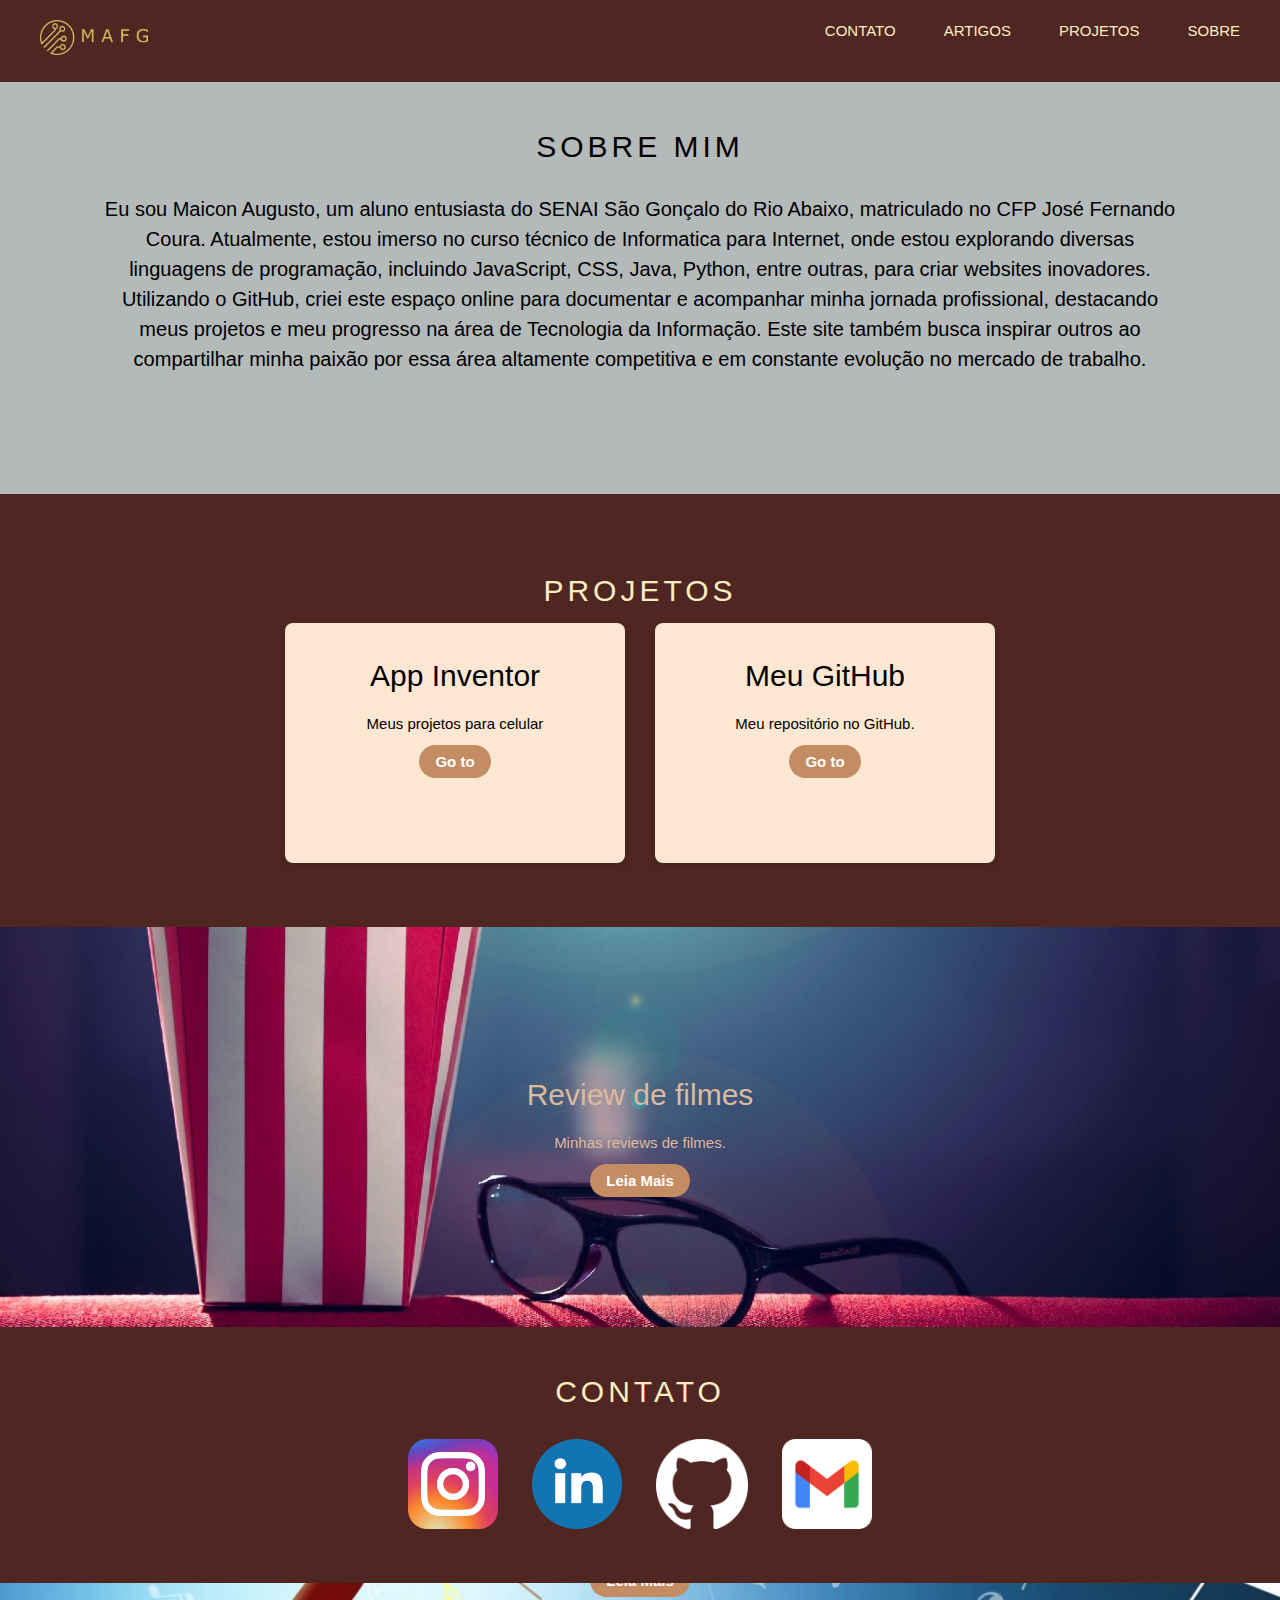
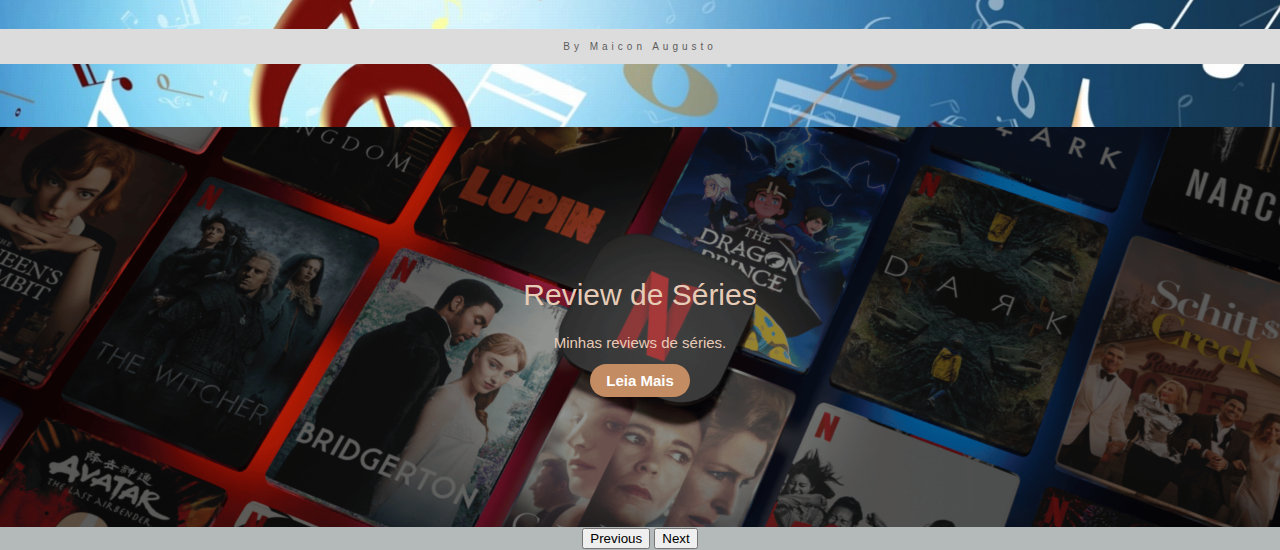
==== commit bf2eba95: "novas modificações no index.css" ====
--- a/index.html
+++ b/index.html
@@ -114,15 +114,15 @@
             </div>
         </section>
     </div>
-    <script src="/src/pages/Header/header.js"></script>
-    <script src="/src/pages/Fooder/fooder.js"></script>
     
     <div id="footerElement"></div>
     
     <script src="https://cdn.jsdelivr.net/npm/bootstrap@5.3.2/dist/js/bootstrap.bundle.min.js"
-        integrity="sha384-C6RzsynM9kWDrMNeT87bh95OGNyZPhcTNXj1NW7RuBCsyN/o0jlpcV8Qyq46cDfL"
-        crossorigin="anonymous"></script>
-
+    integrity="sha384-C6RzsynM9kWDrMNeT87bh95OGNyZPhcTNXj1NW7RuBCsyN/o0jlpcV8Qyq46cDfL"
+    crossorigin="anonymous"></script>
+    
+    <script src="/src/pages/Header/header.js"></script>
+    <script src="/src/pages/Fooder/fooder.js"></script>
 
 </body>
 
--- a/src/css/style.css
+++ b/src/css/style.css
@@ -73,7 +73,7 @@
 }
 
 .container {
-    padding: 0.01em 16px;
+    padding: 0.01em;
     justify-content: center;
     align-items: center;
 }
